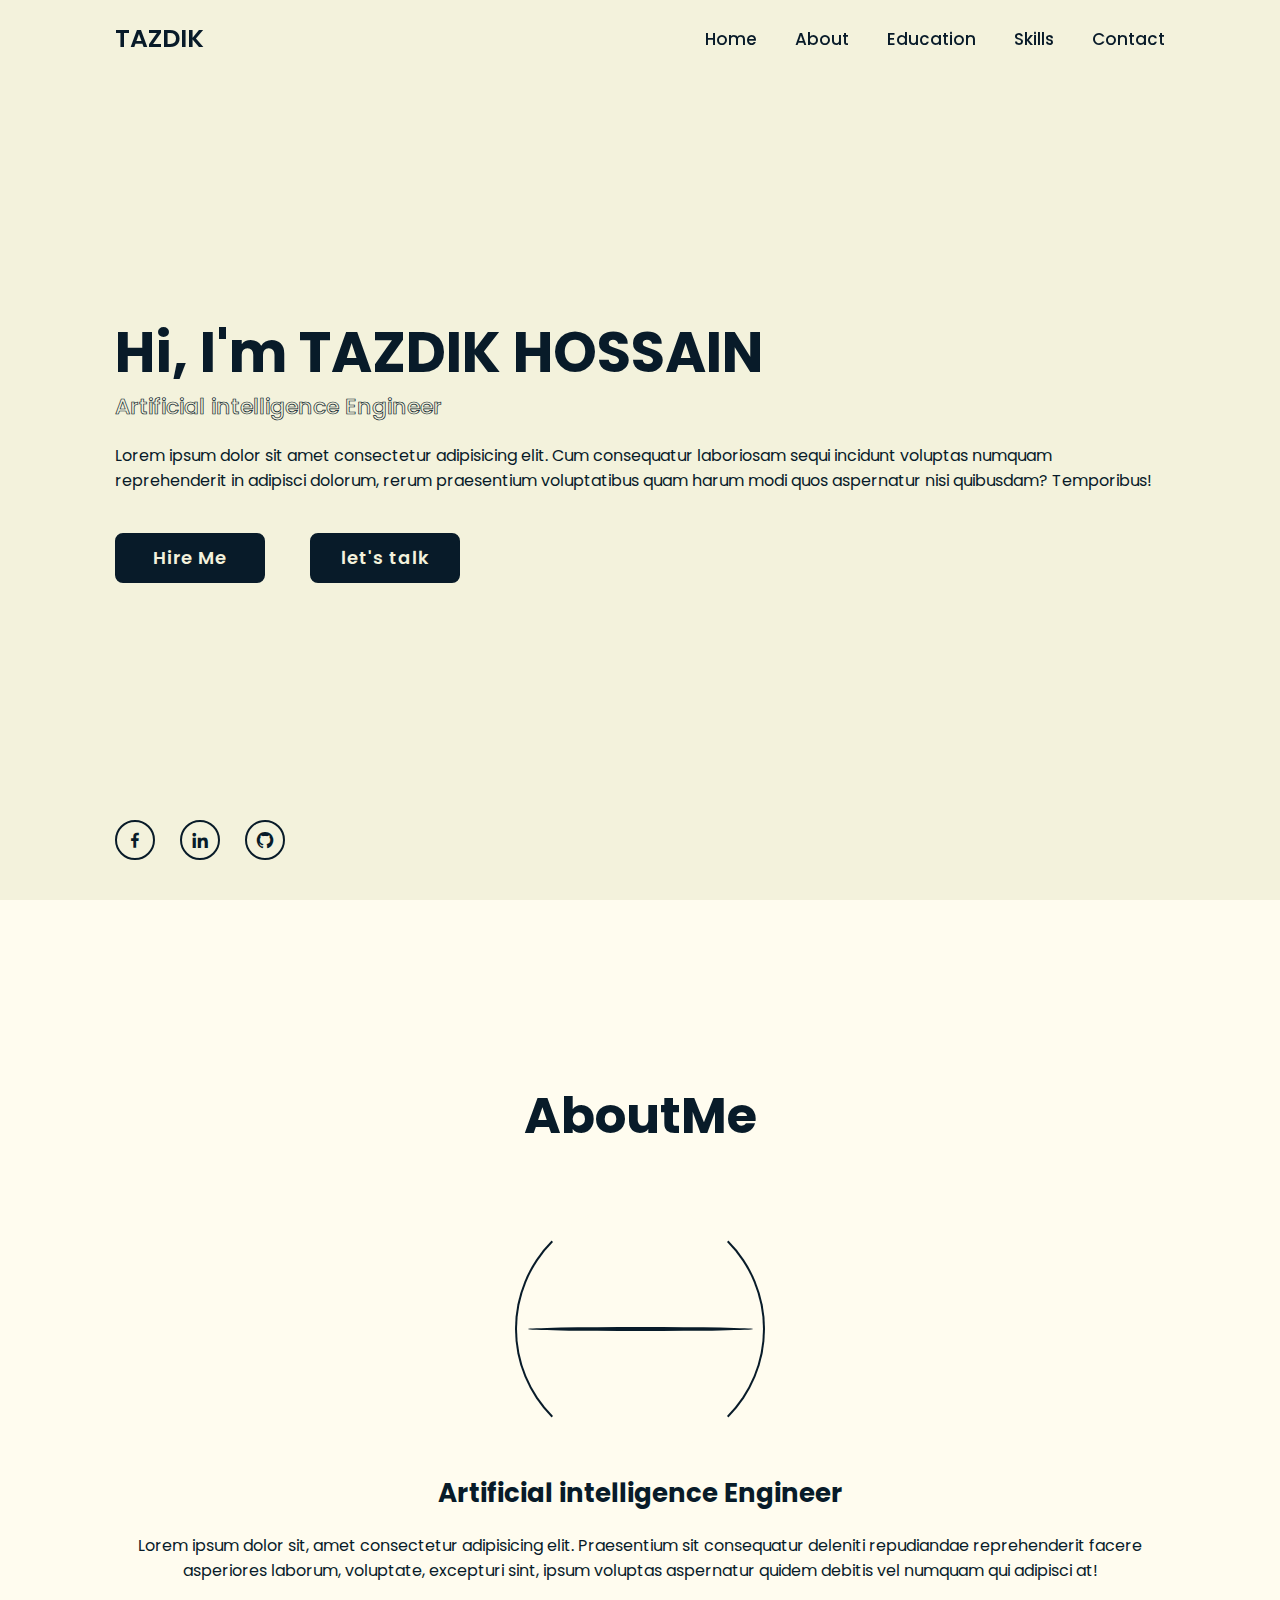
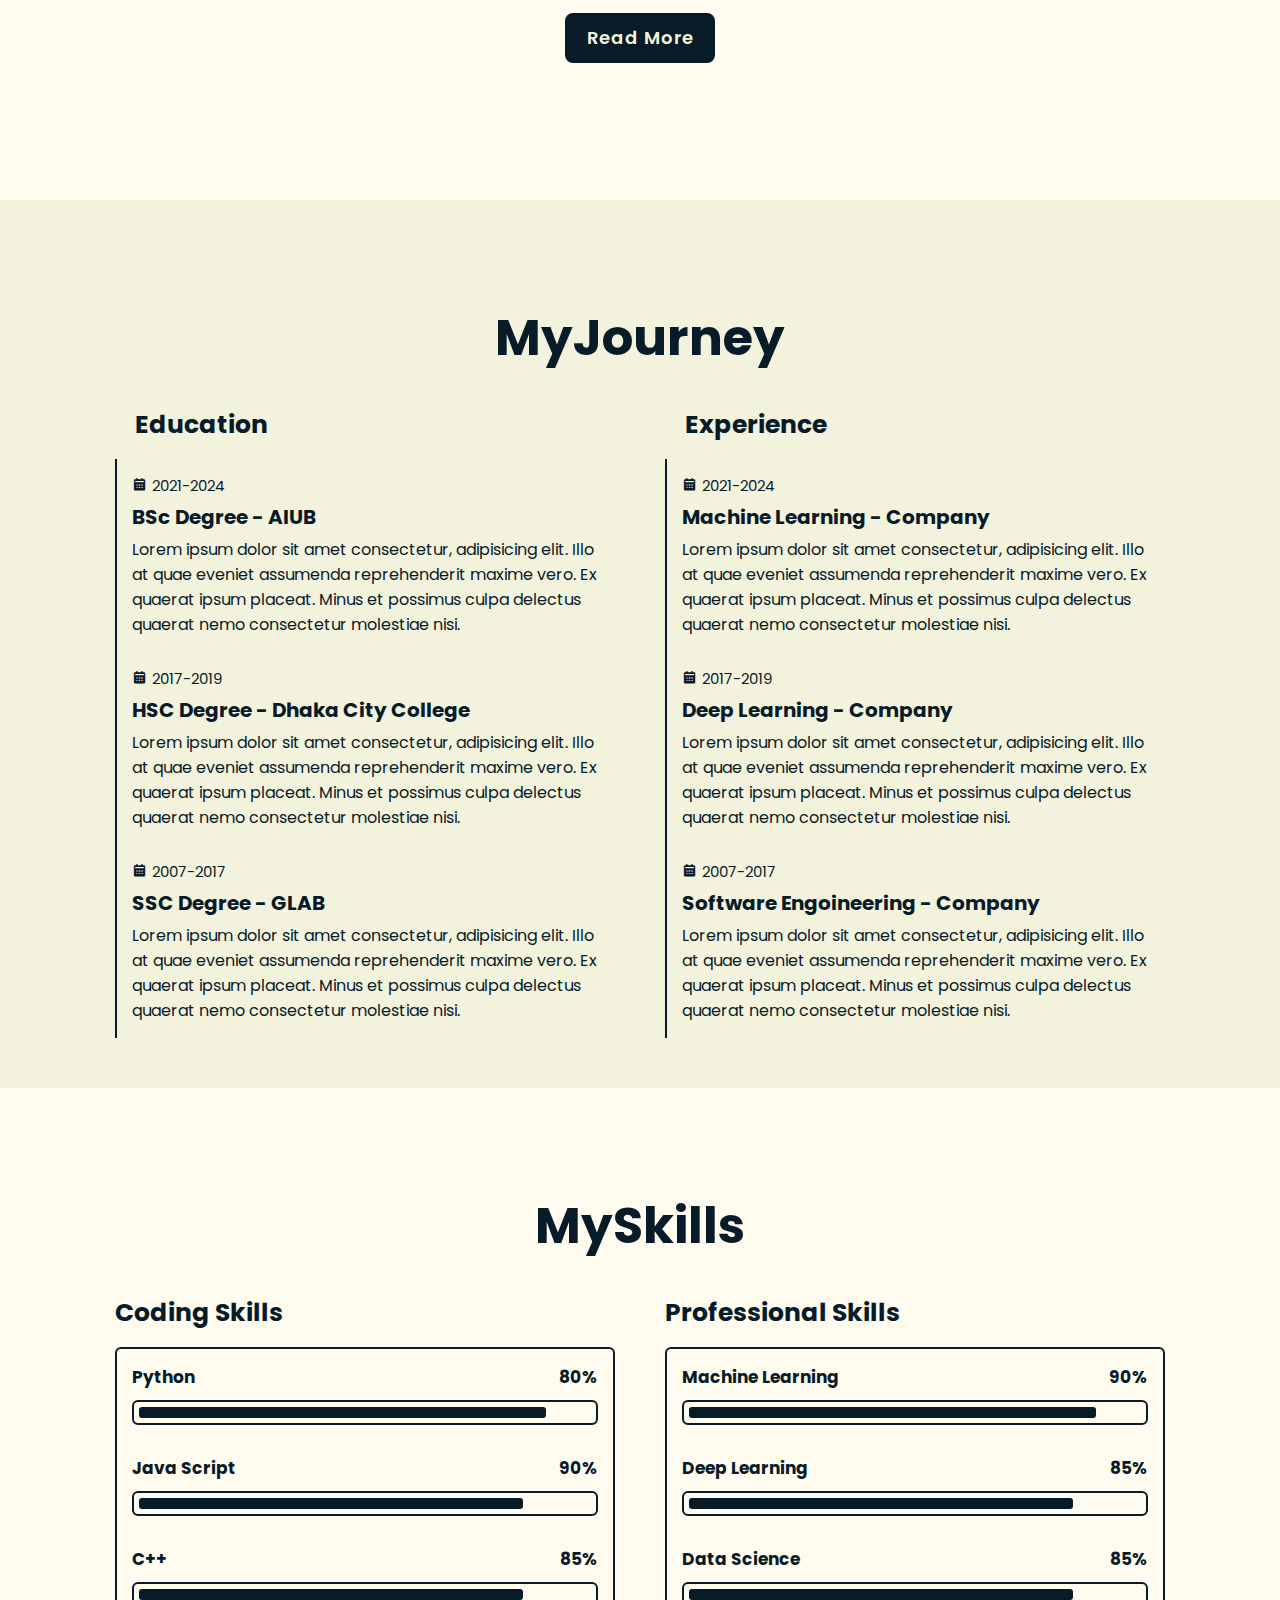
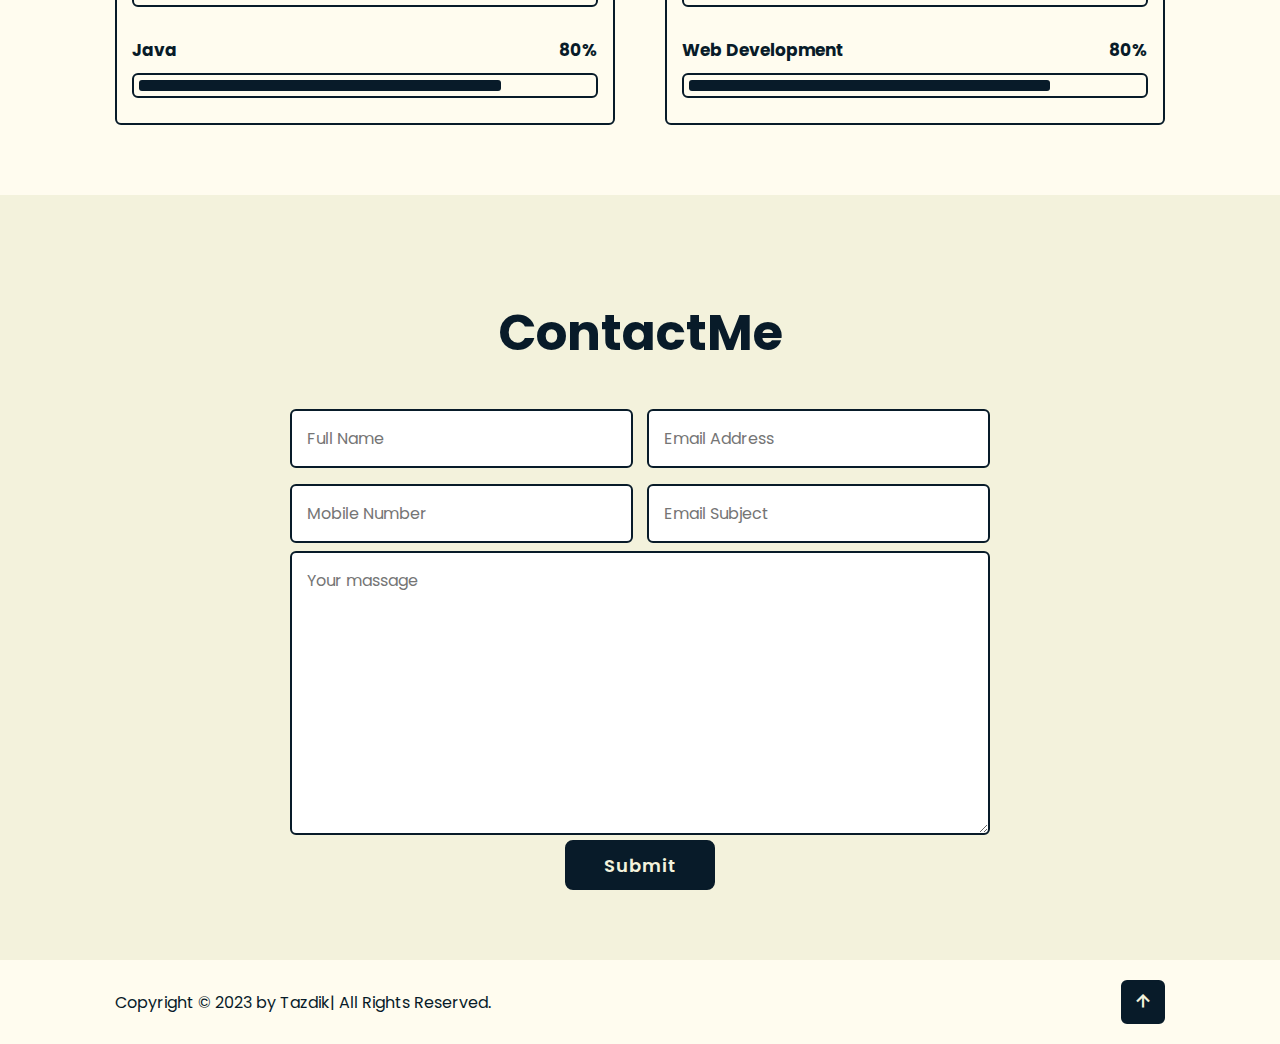
==== index.html @ a2e527eb "Add files via upload" ====
<!DOCTYPE html>
<html lang="en">
<head>
    <meta charset="UTF-8">
    <meta name="viewport" content="width=device-width, initial-scale=1.0">
    <title>Tazdik Portfolio</title>
    <link rel = "stylesheet" href ="style.css">

    <!-- Box Icons-->
    <link href='https://unpkg.com/boxicons@2.1.4/css/boxicons.min.css' rel='stylesheet'>
</head>
<body>
    <!-- Header Design-->
    <header class = "header">
        <a href="#" class="logo">TAZDIK</a>

        <div class="bx bx-menu" id="menu-icon"></div>

        <nav class="navbar">
            <a href="#home" class="active">Home</a>
            <a href="#about">About</a>
            <a href="#education">Education</a>
            <a href="#skills">Skills</a>
            <a href="#contact">Contact</a>

            <span class="active-nav"></span>
        </nav>
    </header>

    <!--Home section design-->

    <section class="home" id="home">
        <div class="home-content">
            <h1>Hi, I'm <span> TAZDIK HOSSAIN</span></h1>
            <div class="text-animate">
                <h3>Artificial intelligence Engineer</h3>
            </div>
            <p>Lorem ipsum dolor sit amet consectetur adipisicing elit. Cum consequatur laboriosam sequi incidunt voluptas numquam reprehenderit in adipisci dolorum, rerum praesentium voluptatibus quam harum modi quos aspernatur nisi quibusdam? Temporibus!

            </p>

            <div class ="btn-box">
              <a href="#" class="btn">Hire Me</a>
              <a herf="#" class="btn">let's talk</a>
            </div>
        </div>
          
        <div class="home-sci">
            <a href="https://www.facebook.com/tazdik.hossain/"><i class='bx bxl-facebook'></i></a>
            <a href="https://www.linkedin.com/in/tazdik-hossain-5b0176278/"><i class='bx bxl-linkedin' ></i></a>
            <a href="https://github.com/tazdikhossain"><i class='bx bxl-github' ></i></a>
        </div>
        
    </section>

    <!--About Section Design-->

    <section class="about" id="about">
         <h2 class="heading">About<span>Me</span></h2>
         
         <div class="about-img">
            <img src="images/Untitled-4 copy.jpg " alt="">
            <span class="circle-spin"></span>
         </div>

         <div class="about-content">
            <h3>Artificial intelligence Engineer</h3>
            <p>Lorem ipsum dolor sit, amet consectetur adipisicing elit. Praesentium sit consequatur deleniti repudiandae reprehenderit facere asperiores laborum, voluptate, excepturi sint, ipsum voluptas aspernatur quidem debitis vel numquam qui adipisci at!

            </p>
            <div class="btn-box btns">
                <a href="#" class="btn">Read More</a>
            </div>
         </div>
    </section>

    <!-- Education section design-->

    <section class="education" id="education">
        <h2 class="heading">My<span>Journey</span></h2>

        <div class="education-row">
            <div class="education-column">
                <h3 class="title">Education</h3>

                <div class="education-box">
                    <div class="education-content">
                        <div class="content">
                            <div class="year"><i class='bx bxs-calendar' ></i>2021-2024</div>
                            <h3>BSc Degree - AIUB</h3>
                            <p>Lorem ipsum dolor sit amet consectetur, adipisicing elit. Illo at quae eveniet assumenda reprehenderit maxime vero. Ex quaerat ipsum placeat. Minus et possimus culpa delectus quaerat nemo consectetur molestiae nisi.

                            </p>
                        </div>
                    </div>

                    <div class="education-content">
                        <div class="content">
                            <div class="year"><i class='bx bxs-calendar' ></i>2017-2019</div>
                            <h3>HSC Degree - Dhaka City College</h3>
                            <p>Lorem ipsum dolor sit amet consectetur, adipisicing elit. Illo at quae eveniet assumenda reprehenderit maxime vero. Ex quaerat ipsum placeat. Minus et possimus culpa delectus quaerat nemo consectetur molestiae nisi.

                            </p>
                        </div>
                    </div>

                    <div class="education-content">
                        <div class="content">
                            <div class="year"><i class='bx bxs-calendar' ></i>2007-2017</div>
                            <h3>SSC Degree - GLAB</h3>
                            <p>Lorem ipsum dolor sit amet consectetur, adipisicing elit. Illo at quae eveniet assumenda reprehenderit maxime vero. Ex quaerat ipsum placeat. Minus et possimus culpa delectus quaerat nemo consectetur molestiae nisi.

                            </p>
                        </div>
                    </div>


                </div>
            </div>

            <div class="education-column">
                <h3 class="title">Experience</h3>

                <div class="education-box">
                    <div class="education-content">
                        <div class="content">
                            <div class="year"><i class='bx bxs-calendar' ></i>2021-2024</div>
                            <h3>Machine Learning - Company</h3>
                            <p>Lorem ipsum dolor sit amet consectetur, adipisicing elit. Illo at quae eveniet assumenda reprehenderit maxime vero. Ex quaerat ipsum placeat. Minus et possimus culpa delectus quaerat nemo consectetur molestiae nisi.

                            </p>
                        </div>
                    </div>

                    <div class="education-content">
                        <div class="content">
                            <div class="year"><i class='bx bxs-calendar' ></i>2017-2019</div>
                            <h3>Deep Learning - Company </h3>
                            <p>Lorem ipsum dolor sit amet consectetur, adipisicing elit. Illo at quae eveniet assumenda reprehenderit maxime vero. Ex quaerat ipsum placeat. Minus et possimus culpa delectus quaerat nemo consectetur molestiae nisi.

                            </p>
                        </div>
                    </div>

                    <div class="education-content">
                        <div class="content">
                            <div class="year"><i class='bx bxs-calendar' ></i>2007-2017</div>
                            <h3>Software Engoineering - Company </h3>
                            <p>Lorem ipsum dolor sit amet consectetur, adipisicing elit. Illo at quae eveniet assumenda reprehenderit maxime vero. Ex quaerat ipsum placeat. Minus et possimus culpa delectus quaerat nemo consectetur molestiae nisi.

                            </p>
                        </div>
                    </div>


                </div>
            </div>
            
        </div>
    </section>

    <!-- Skills Section Design-->

    <section class="skills" id="skills">
        <h2 class="heading">My<span>Skills</span></h2>

        <div class="skills-row">
            <div class="skills-column">
                <h3 class="title">Coding Skills</h3>

                <div class="skills-box">
                    <div class="skills-content">
                        <div class="progress">
                            <h3>Python<span>80%</span></h3>
                            <div class="bar"><span></span></div>
                        </div>
                        
                        <div class="progress">
                            <h3>Java Script<span>90%</span></h3>
                            <div class="bar"><span></span></div>
                        </div>

                        <div class="progress">
                            <h3>C++<span>85%</span></h3>
                            <div class="bar"><span></span></div>
                        </div>

                        <div class="progress">
                            <h3>Java<span>80%</span></h3>
                            <div class="bar"><span></span></div>
                        </div>

                    </div>
                </div>
            </div>

            <div class="skills-column">
                <h3 class="title">Professional Skills </h3>

                <div class="skills-box">
                    <div class="skills-content">
                        <div class="progress">
                            <h3>Machine Learning<span>90%</span></h3>
                            <div class="bar"><span></span></div>
                        </div>
                        
                        <div class="progress">
                            <h3>Deep Learning<span>85%</span></h3>
                            <div class="bar"><span></span></div>
                        </div>

                        <div class="progress">
                            <h3>Data Science<span>85%</span></h3>
                            <div class="bar"><span></span></div>
                        </div>

                        <div class="progress">
                            <h3>Web Development<span>80%</span></h3>
                            <div class="bar"><span></span></div>
                        </div>

                    </div>
                </div>
            </div>

        </div>
    </section>

    <!-- Contact Section Design-->

    <section class="contact" id="contact">
        <h2 class="heading">Contact<span>Me</span></h2>
        
        <form action="#">

            <div class="input-box">

                <div class="input-field">
                    <input type="text" placeholder="Full Name" required>
                    <span class="focus"></span>
                </div>
                <div class="input-field">
                    <input type="text" placeholder="Email Address" required>
                    <span class="focus"></span>
                </div>
            </div>

            <div class="input-box">

                <div class="input-field">
                    <input type="number" placeholder="Mobile Number" required>
                    <span class="focus"></span>
                </div>
                <div class="input-field">
                    <input type="text" placeholder="Email Subject" required>
                    <span class="focus"></span>
                </div>
            </div>
           
            <div class="textarea-field">
                <textarea name="" id="" cols="30" rows="10" placeholder="Your massage" required></textarea>
                <span class="'focus"></span>
            </div>

            <div class="btn-box btns">
                <button type="submit" class="btn">Submit</button>
            </div>

        </form>


    </section>


    <!-- Footer Design-->

    <footer class="footer">
        <div class="footer-text">
            <p>Copyright &copy; 2023 by Tazdik| All Rights Reserved.</p>
        </div>

        <div class="footer-iconTop">
            <a href="#"><i class='bx bx-up-arrow-alt'></i></a>
        </div>
        
    </footer>
    
    
    <script src="script.js"></script>
</body>
</html>
---- style.css ----
@import url('https://fonts.googleapis.com/css2?family=Poppins:wght@300;400;500;600;700;800;900&display=swap');

*{
    margin: 0;
    padding: 0;
    box-sizing: border-box;
    text-decoration: none;
    border: none;
    outline: none;
    scroll-behavior: smooth;
    font-family: 'Poppins', sans-serif;
}

:root{
    --bg-color:#F3F2DC;
    --second-bg-color: #FFFCEF;
    --text-color:#081b29;
    --main-color:#081b29;
}

html{
    font-size: 62.5%;
    overflow-x: hidden;
}

body{
    background: var(--bg-color);
    color:var(--text-color)
}

.header{
    position: fixed;
    top: 0;
    left: 0;
    width: 100%;
    padding: 2rem 9%;
    background:transparent;
    display: flex;
    justify-content: space-between;
    align-items: center;
    z-index: 100;
    transition: .3s;
}

.header.sticky{
    background: var(--bg-color);
}

.logo{
    font-size: 2.5rem;
    color: var(--text-color);
    font-weight: 600;
}


.navbar a{
    font-size: 1.7rem;
    color: var(--text-color);
    font-weight: 500;
    margin-left: 3.5rem;
    transition: .3s;
}

.navbar a:hover,
.navbar a.active{
    color:var(--main-color);
}

#menu-icon{
    font-size: 3.6rem;
    color: var(--text-color);
    cursor: pointer;
    display: none;
}

section{
    min-height: 100vh;
    padding: 10rem 9% 2rem;

}

.home{
    display: flex;
    align-items: center;
    padding: 0 9%;
    
}

.home-content{
    max-width: 60 rem;
}

.home-content h1{
    font-size: 5.6rem;
    font-weight: 700;
    line-height: 1.3;
}

.home-content .text-animate{
    position: relative;
    width: 32.8rem;
}

.home-content .text-animate h3{
    font-size: 2.2rem;
    font-weight: 500;
    color: transparent;
    -webkit-text-stroke: .7px var(--main-color);
}

.home-content p{
    font-size: 1.6rem;
    margin: 2rem 0 4rem;
}

.btn-box{
    position: relative;
    display: flex;
    justify-content: space-between;
    width: 34.5rem;
    height: 5rem;
}

.btn-box .btn{
    position: relative;
    display: inline-flex;
    justify-content: center;
    align-items: center;
    width: 15rem;
    height: 100%;
    background: var(--main-color);
    border: .2rem solid var(--main-color);
    border-radius: .8rem;
    font-size: 1.8rem;
    font-weight: 600;
    letter-spacing: .1rem;
    color: var(--bg-color);
    z-index: 1;
    overflow: hidden;
   
}

.btn-box .btn::before{
    content: '';
    position: absolute;
    top: 0;
    left: 0;
    width: 0;
    height: 100%;
    background: var(--bg-color);
    z-index: -1;
    transition: .5s;
}

.btn-box .btn:hover::before{
     width: 100%;
}

.home-sci{
    position: absolute;
    bottom: 4rem;
    width: 170px;
    display: flex;
    justify-content: space-between;
}

.home-sci a{
    position: relative;
    display: inline-flex;
    justify-content: center;
    align-items: center;
    width: 40px;
    height: 40px;
    background: transparent;
    border: .2rem solid var(--main-color);
    border-radius: 50%;
    font-size: 20px;
    color: var(--main-color);
    z-index: 1;
    overflow: hidden;
    transition: .5s;
}

.home-sci a:hover{
    color: var(--bg-color);
}

.home-sci a::before{
    content: '';
    position: absolute;
    top: 0;
    left: 0;
    width: 0;
    height: 100%;
    background:var(--main-color);
    z-index: -1;
    transition: .5s;
}

.home-sci a:hover::before{
    width: 100%;
}

.about{
    display: flex;
    justify-content: center;
    align-items: center;
    flex-direction: column;
    gap: 2rem;
    background-color: var(--second-bg-color);
    padding-bottom: 6rem;
}

.heading{
    font-size: 5rem;
    margin-bottom: 3rem;
    text-align: center;
}

span{
    color: var(--main-color);
}

.about-img{
    position: relative;
    width: 25rem;
    height: 25rem;
    border-radius: 50%;
    display: flex;
    justify-content: center;
    align-items: center;
}

.about-img img{
    width: 90%;
    border-radius: 50%;
    border: .2rem solid var(--main-color);
}

.about-img .circle-spin{
    position: absolute;
    top: 50%;
    left: 50%;
    transform: translate(-50%, -50%) rotate(0);
    width: 100%;
    height: 100%;
    border-radius: 50%;
    border-top: .2rem solid var(--second-bg-color);
    border-bottom: .2rem solid var(--second-bg-color);
    border-left: .2rem solid var(--main-color);
    border-right: .2rem solid var(--main-color);
}

.about-content{
    text-align: center;
}

.about-content h3{
    font-size: 2.6rem;
}

.about-content p{
    font-size: 1.6rem;
    margin:2rem 0 3rem;
}

.btn-box.btns{
    display: inline-block;
    width: 15rem;
}

.btn-box.btns a::before{
    background: var(--second-bg-color);
}


.education{
    display: flex;
    justify-content: center;
    align-items: center;
    flex-direction: column;
    min-height: auto;
    padding-bottom: 5rem;
}

.education .education-row{
    display: flex;
    flex-wrap: wrap;
    gap:5rem;
}

.education-row .education-column{
    flex: 1 1 40rem;
}


.education-column .title{
    font-size: 2.5rem;
    margin: 0 0 1.5rem 2rem;

}

.education-column .education-box{
    border-left: .2rem solid var(--main-color);
}

.education-box .education-content{
    position: relative;
    padding-left: 2 rem;
}

.education-content .content{
    position: relative;
    padding: 1.5rem;
    background: .2rem solid var(--main-color);
    border-radius: .6rem;
    margin-bottom: 2rem';
}

.education-content .content .year{
    font-size: 1.5rem;
    color: var(--main-color);
    padding-bottom: .5rem;
}

.education-content .content .year i{
    padding-right: .5rem;
}

.education-content .content h3{
    font-size: 2rem;
}


.education-content .content p{
    font-size: 1.6rem;
    padding-top: .5rem;
}


.skills{
    min-height: auto;
    padding-bottom: 7rem;
    background: var(--second-bg-color);
}

.skills .skills-row{
    display: flex;
    flex-wrap: wrap;
    gap: 5rem;
}

.skills-row .skills-column{
    flex: 1 1 40rem;
}

.skills-column .title{
    font-size: 2.5rem;
    margin: 0 0 1.5rem;
}


.skills-box .skills-content{
    position: relative;
    border: .2rem solid var(--main-color);
    border-radius: .6rem;
    padding: .5rem 1.5rem;
}

.skills-content .progress{
    padding: 1rem 0;
}

.skills-content .progress h3{
    font-size: 1.7rem;
    display: flex;
    justify-content: space-between;
}

.skills-content .progress h3 span{
    color: var(--text-color);
}

.skills-content .progress .bar{
    height: 2.5rem;
    border-radius: .6rem;
    border: .2rem solid var(--main-color);
    padding: .5rem;
    margin: 1rem 0;
}

.skills-content .progress .bar span{
    display:block;
    height: 100%;
    border-radius: .3rem;
    background: var(--main-color);
}


.skills-column:nth-child(1) .skills-content .progress:nth-child(1) .bar span{
    width:90%;
}

.skills-column:nth-child(1) .skills-content .progress:nth-child(2) .bar span{
    width:85%;
}

.skills-column:nth-child(1) .skills-content .progress:nth-child(3) .bar span{
    width:85%;
}

.skills-column:nth-child(1) .skills-content .progress:nth-child(4) .bar span{
    width:80%;
}


.skills-column:nth-child(2) .skills-content .progress:nth-child(1) .bar span{
    width:90%;
}

.skills-column:nth-child(2) .skills-content .progress:nth-child(2) .bar span{
    width:85%;
}

.skills-column:nth-child(2) .skills-content .progress:nth-child(3) .bar span{
    width:85%;
}

.skills-column:nth-child(2) .skills-content .progress:nth-child(4) .bar span{
    width:80%;
}



.contact{
    min-height: auto;
    padding-bottom: 7rem;
}

.contact form{
    max-width: 70rem;
    margin: 0 auto;
    text-align: center;
}

.contact form .input-box{
    position: relative;
    display: flex;
    justify-content:space-between;
    flex-wrap: wrap;
}

.contact form .input-box .input-field{
    position: relative;
    width: 49%;
    margin: .8rem 0;
}

.contact form .input-box .input-field input,
.contact form .textarea-field textarea{
    width: 100%;
    height: 100%;
    padding: 1.5rem;
    font-size: 1.6rem;
    color: var(--text-color);
    border: transparent;
    border-radius: .6rem;
    border: .2rem solid var(--main-color);
}

.footer{
    display: flex;
    justify-content: space-between;
    align-items: center;
    flex-wrap: wrap;
    padding: 2rem 9%;
    background: var(--second-bg-color);

}

.footer-text p{
    font-size: 1.6rem;
}

.footer-iconTop a{
    position: relative;
    display: inline-flex;
    justify-content: center;
    align-items: center;
    padding: .8rem;
    background: var(--main-color);
    border: .2rem solid var(--main-color);
    border-radius: .6rem;
}

.footer-iconTop a i{
    font-size: 2.4rem;
    color:var(--bg-color);
}






/* Break Points */

@media (max-width:1200px){
    html{
        font-size: 55%;
    }
}


@madia (max-width:991px)
{
    .header{
        padding: 2rem 4%;
    }

    section{
        padding: 10rem 4% 2rem;
    }

    .home{
        padding: 0 4%;
    }

    .footer{
        padding:2rem 4%
    }
}


@media (max-width: 768px){
    .header{
        background: var(--bg-color);
    }

    #menu-icon{
        display:block;
    }

    .navbar{
        position: absolute;
        top: 100%;
        left: -100%;
        width: 100%;
        padding: 1rem 4%;
        background: var(--bg-color);
        box-shadow: 0 .5rem 1rem rgba(0,0,0,.2);
        transition: .25s ease;
        transition-delay: .25s;
    }

    .navbar.active{
        left: 0;
        transition-delay: 0s;
    }

    
    .nav.active .active-nav{
        left:0;
        transition-delay: .25s;
    }


    .navbar a {
        display:block;
        font-size: 2rem;
        margin: 3rem 0;
        transform: translateX(-20rem);
        transition: .25s ease;
        transition-delay: 0s;
    }

    .navbar.active a{
        transform: translateX(0);
        transition-delay: .25s;
    }
}
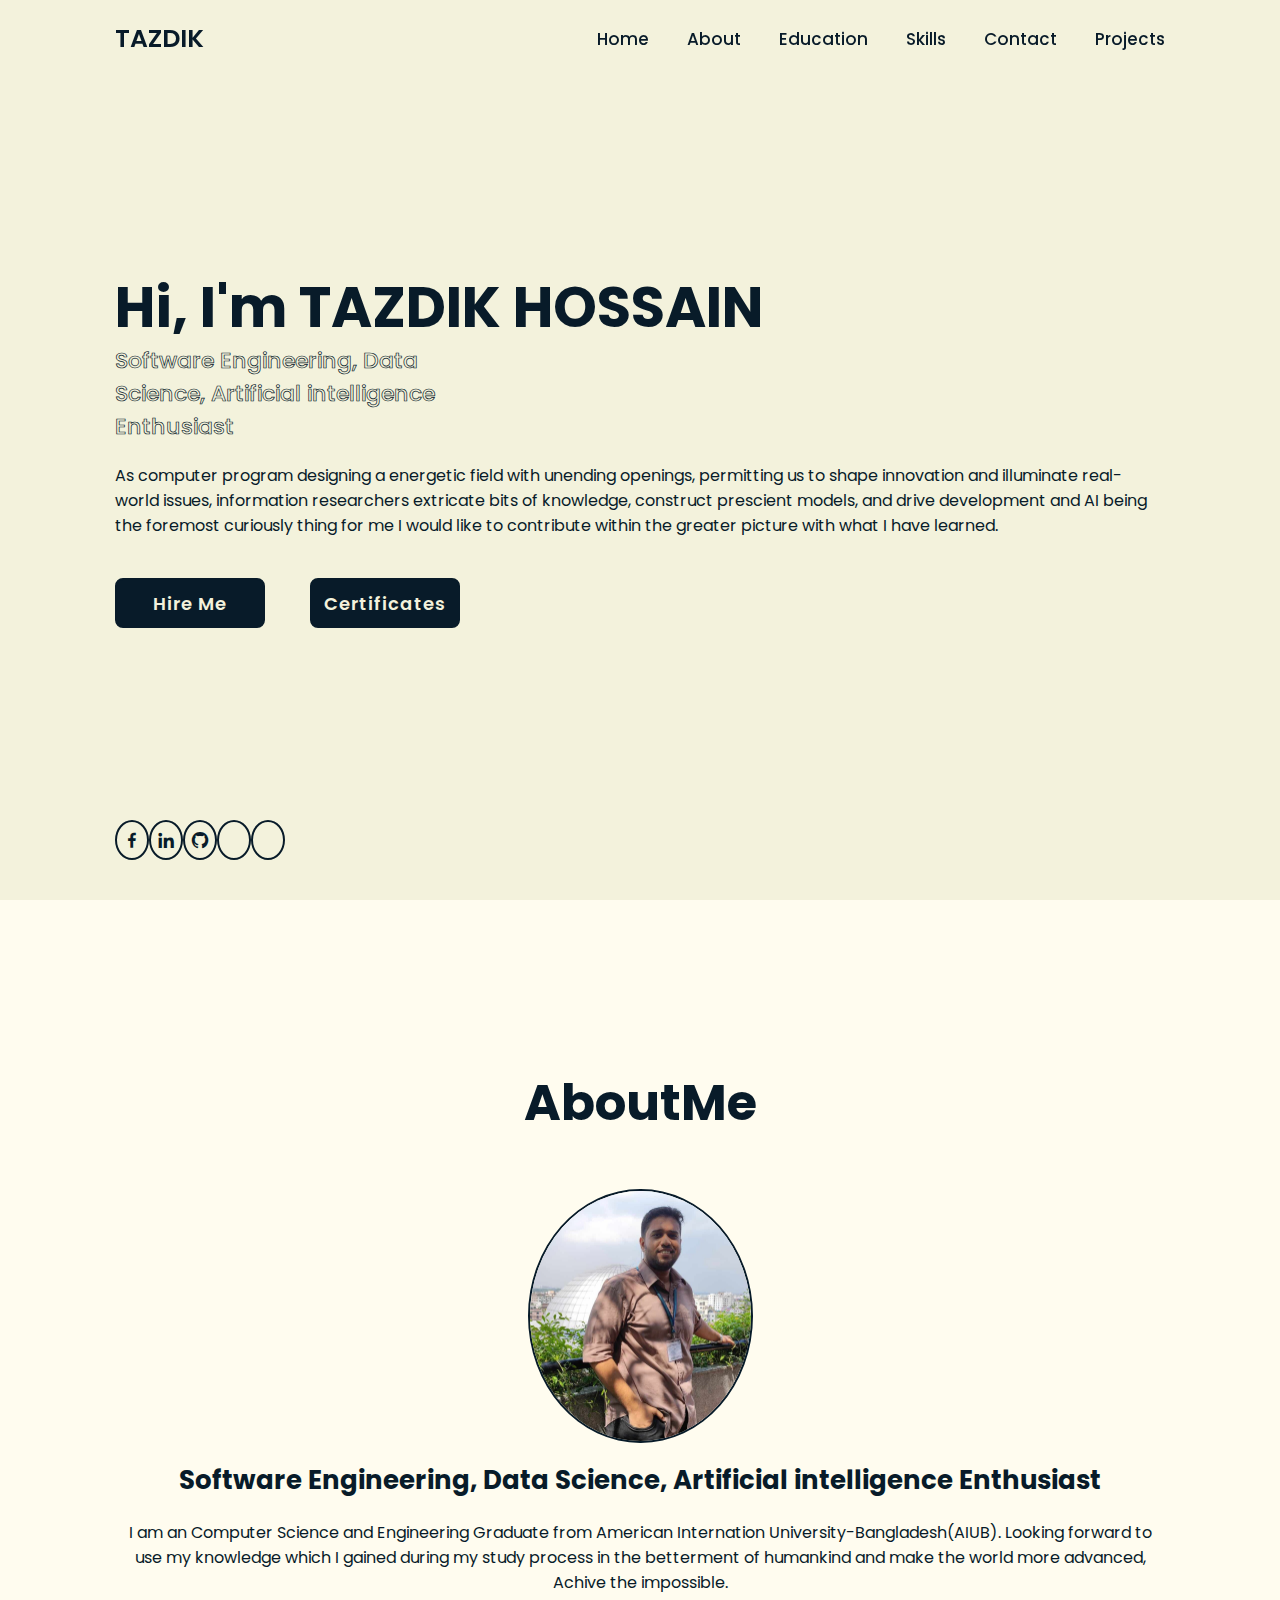
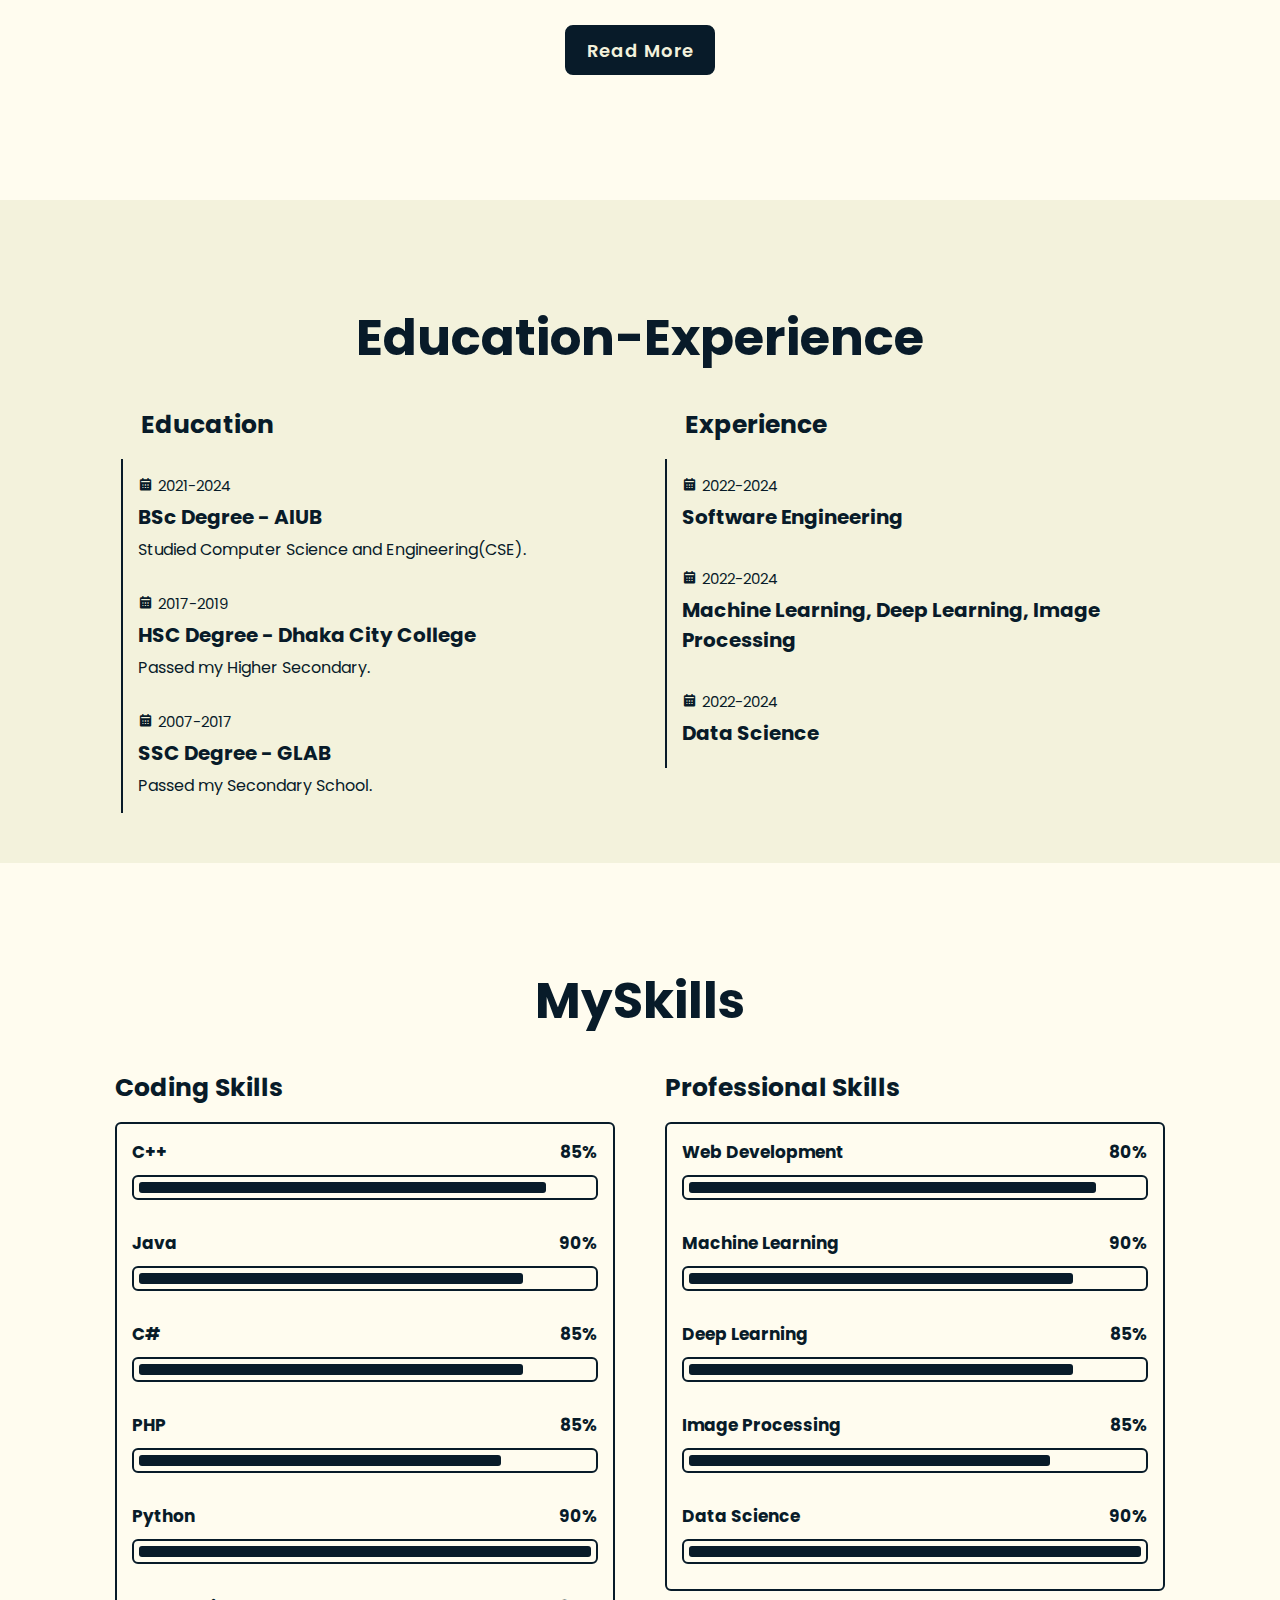
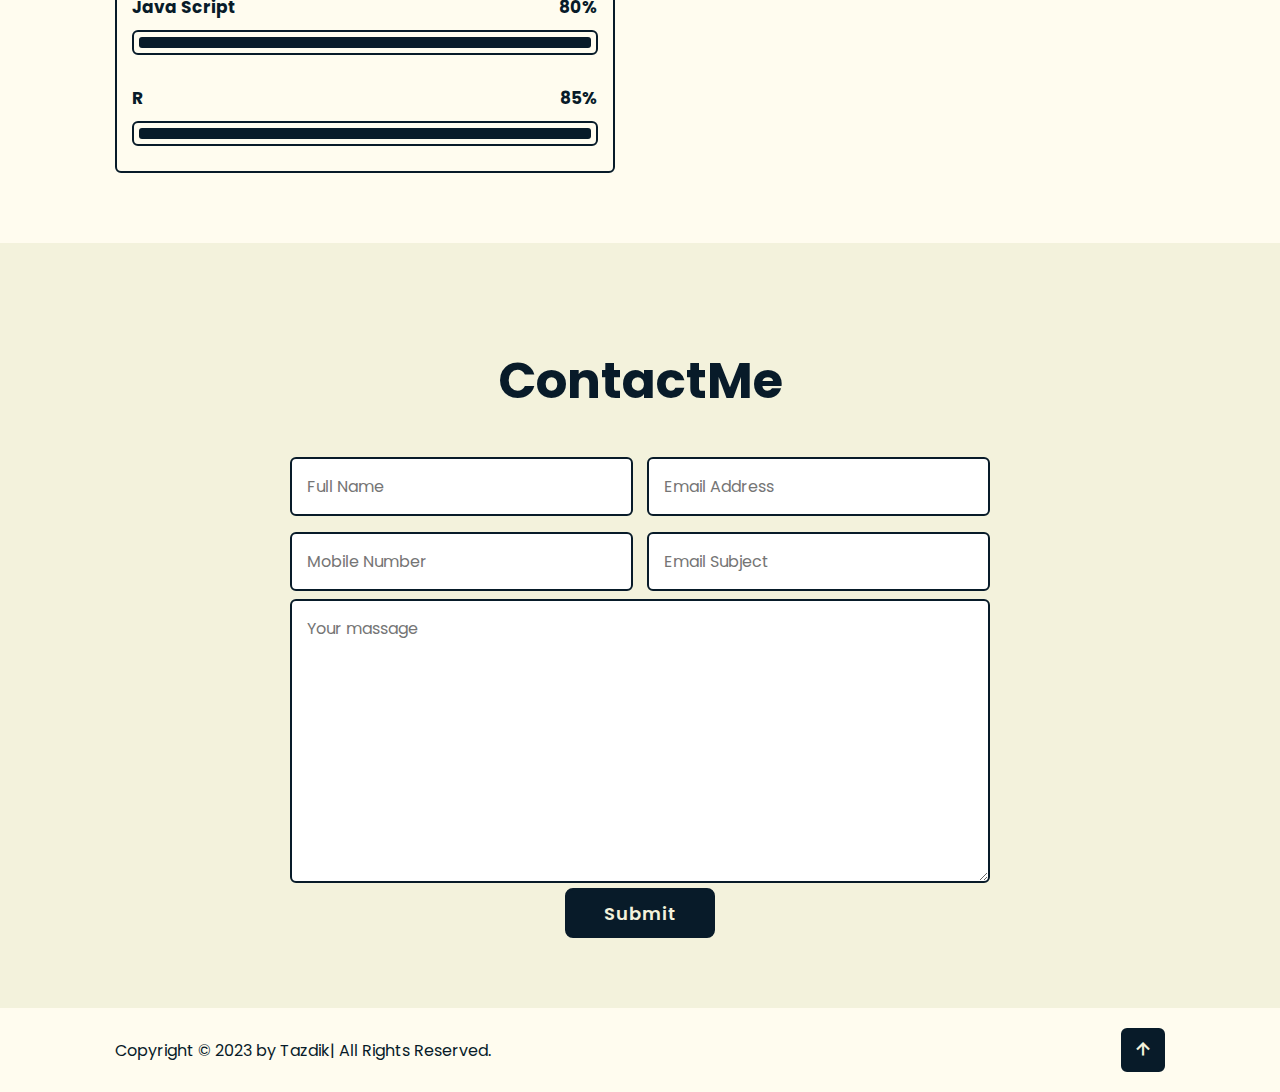
==== commit 48b0e34a: "Add files via upload" ====
--- a/index.html
+++ b/index.html
@@ -1,5 +1,6 @@
 <!DOCTYPE html>
 <html lang="en">
+
 <head>
     <meta charset="UTF-8">
     <meta name="viewport" content="width=device-width, initial-scale=1.0">
@@ -9,7 +10,9 @@
     <!-- Box Icons-->
     <link href='https://unpkg.com/boxicons@2.1.4/css/boxicons.min.css' rel='stylesheet'>
 </head>
+
 <body>
+
     <!-- Header Design-->
     <header class = "header">
         <a href="#" class="logo">TAZDIK</a>
@@ -22,74 +25,97 @@
             <a href="#education">Education</a>
             <a href="#skills">Skills</a>
             <a href="#contact">Contact</a>
+            <a href="https://github.com/tazdikhossain">Projects</a>
 
             <span class="active-nav"></span>
         </nav>
+
     </header>
 
+
     <!--Home section design-->
-
     <section class="home" id="home">
         <div class="home-content">
+
             <h1>Hi, I'm <span> TAZDIK HOSSAIN</span></h1>
+
             <div class="text-animate">
-                <h3>Artificial intelligence Engineer</h3>
-            </div>
-            <p>Lorem ipsum dolor sit amet consectetur adipisicing elit. Cum consequatur laboriosam sequi incidunt voluptas numquam reprehenderit in adipisci dolorum, rerum praesentium voluptatibus quam harum modi quos aspernatur nisi quibusdam? Temporibus!
-
+                <h3>Software Engineering, Data Science, Artificial intelligence Enthusiast</h3>
+            </div>
+
+            <p>
+                As computer program designing a energetic field with unending openings, permitting us to shape innovation and illuminate real-world issues, information researchers extricate bits of knowledge, construct prescient models, and drive development and AI being the foremost curiously thing for me I would like to contribute within the greater picture with what I have learned. 
             </p>
 
             <div class ="btn-box">
-              <a href="#" class="btn">Hire Me</a>
-              <a herf="#" class="btn">let's talk</a>
-            </div>
+              <a href="CV.html" class="btn">Hire Me</a>
+              <a href="Certificates.html" class="btn">Certificates</a>
+            </div>
+
         </div>
           
+
+
         <div class="home-sci">
+
             <a href="https://www.facebook.com/tazdik.hossain/"><i class='bx bxl-facebook'></i></a>
-            <a href="https://www.linkedin.com/in/tazdik-hossain-5b0176278/"><i class='bx bxl-linkedin' ></i></a>
+            <a href="https://www.linkedin.com/in/tazdik-hossain-5b0176278/"><i class='bx bxl-linkedin' ></i></a> 
             <a href="https://github.com/tazdikhossain"><i class='bx bxl-github' ></i></a>
+            <a href="https://codeforces.com/profile/TAZDIK_HOSSAIN"><i class='simple-icons--codeforces'></i></a>
+            <a href="https://www.kaggle.com/tazdikhossain"><i class="fab fa-kaggle"></i></a>
+            
         </div>
         
     </section>
 
+
+
     <!--About Section Design-->
-
     <section class="about" id="about">
+
          <h2 class="heading">About<span>Me</span></h2>
          
          <div class="about-img">
-            <img src="images/Untitled-4 copy.jpg " alt="">
-            <span class="circle-spin"></span>
+            <img src="1.jpg" alt="">
+            <!-- <span class="circle-spin"></span> -->
          </div>
 
          <div class="about-content">
-            <h3>Artificial intelligence Engineer</h3>
-            <p>Lorem ipsum dolor sit, amet consectetur adipisicing elit. Praesentium sit consequatur deleniti repudiandae reprehenderit facere asperiores laborum, voluptate, excepturi sint, ipsum voluptas aspernatur quidem debitis vel numquam qui adipisci at!
-
+
+            <h3>Software Engineering, Data Science, Artificial intelligence Enthusiast</h3>
+
+            <p>
+                I am an Computer Science and Engineering Graduate from American Internation University-Bangladesh(AIUB). Looking forward to use my knowledge which I gained during my study process in the betterment of humankind and make the world more advanced, Achive the impossible.
             </p>
+
             <div class="btn-box btns">
                 <a href="#" class="btn">Read More</a>
             </div>
+
          </div>
-    </section>
+
+    </section>
+
+
 
     <!-- Education section design-->
-
     <section class="education" id="education">
-        <h2 class="heading">My<span>Journey</span></h2>
+
+        <h2 class="heading">Education<span>-Experience</span></h2>
 
         <div class="education-row">
             <div class="education-column">
+
                 <h3 class="title">Education</h3>
 
                 <div class="education-box">
                     <div class="education-content">
+
                         <div class="content">
                             <div class="year"><i class='bx bxs-calendar' ></i>2021-2024</div>
                             <h3>BSc Degree - AIUB</h3>
-                            <p>Lorem ipsum dolor sit amet consectetur, adipisicing elit. Illo at quae eveniet assumenda reprehenderit maxime vero. Ex quaerat ipsum placeat. Minus et possimus culpa delectus quaerat nemo consectetur molestiae nisi.
-
+                            <p>
+                                Studied Computer Science and Engineering(CSE).
                             </p>
                         </div>
                     </div>
@@ -98,8 +124,8 @@
                         <div class="content">
                             <div class="year"><i class='bx bxs-calendar' ></i>2017-2019</div>
                             <h3>HSC Degree - Dhaka City College</h3>
-                            <p>Lorem ipsum dolor sit amet consectetur, adipisicing elit. Illo at quae eveniet assumenda reprehenderit maxime vero. Ex quaerat ipsum placeat. Minus et possimus culpa delectus quaerat nemo consectetur molestiae nisi.
-
+                            <p>
+                                Passed my Higher Secondary.
                             </p>
                         </div>
                     </div>
@@ -108,15 +134,18 @@
                         <div class="content">
                             <div class="year"><i class='bx bxs-calendar' ></i>2007-2017</div>
                             <h3>SSC Degree - GLAB</h3>
-                            <p>Lorem ipsum dolor sit amet consectetur, adipisicing elit. Illo at quae eveniet assumenda reprehenderit maxime vero. Ex quaerat ipsum placeat. Minus et possimus culpa delectus quaerat nemo consectetur molestiae nisi.
-
-                            </p>
-                        </div>
-                    </div>
-
-
-                </div>
-            </div>
+                            <p>
+                                Passed my Secondary School.
+                            </p>
+                        </div>
+                    </div>
+
+
+                </div>
+            </div>
+
+
+
 
             <div class="education-column">
                 <h3 class="title">Experience</h3>
@@ -124,29 +153,29 @@
                 <div class="education-box">
                     <div class="education-content">
                         <div class="content">
-                            <div class="year"><i class='bx bxs-calendar' ></i>2021-2024</div>
-                            <h3>Machine Learning - Company</h3>
-                            <p>Lorem ipsum dolor sit amet consectetur, adipisicing elit. Illo at quae eveniet assumenda reprehenderit maxime vero. Ex quaerat ipsum placeat. Minus et possimus culpa delectus quaerat nemo consectetur molestiae nisi.
-
-                            </p>
-                        </div>
-                    </div>
-
-                    <div class="education-content">
-                        <div class="content">
-                            <div class="year"><i class='bx bxs-calendar' ></i>2017-2019</div>
-                            <h3>Deep Learning - Company </h3>
-                            <p>Lorem ipsum dolor sit amet consectetur, adipisicing elit. Illo at quae eveniet assumenda reprehenderit maxime vero. Ex quaerat ipsum placeat. Minus et possimus culpa delectus quaerat nemo consectetur molestiae nisi.
-
-                            </p>
-                        </div>
-                    </div>
-
-                    <div class="education-content">
-                        <div class="content">
-                            <div class="year"><i class='bx bxs-calendar' ></i>2007-2017</div>
-                            <h3>Software Engoineering - Company </h3>
-                            <p>Lorem ipsum dolor sit amet consectetur, adipisicing elit. Illo at quae eveniet assumenda reprehenderit maxime vero. Ex quaerat ipsum placeat. Minus et possimus culpa delectus quaerat nemo consectetur molestiae nisi.
+                            <div class="year"><i class='bx bxs-calendar' ></i>2022-2024</div>
+                            <h3>Software Engineering </h3>
+                            <p>
+
+                            </p>
+                        </div>
+                    </div>
+
+                    <div class="education-content">
+                        <div class="content">
+                            <div class="year"><i class='bx bxs-calendar' ></i>2022-2024</div>
+                            <h3>Machine Learning, Deep Learning, Image Processing </h3>
+                            <p>
+
+                            </p>
+                        </div>
+                    </div>
+
+                    <div class="education-content">
+                        <div class="content">
+                            <div class="year"><i class='bx bxs-calendar' ></i>2022-2024</div>
+                            <h3> Data Science</h3>
+                            <p>
 
                             </p>
                         </div>
@@ -157,48 +186,77 @@
             </div>
             
         </div>
-    </section>
+
+    </section>
+
+
+
 
     <!-- Skills Section Design-->
-
     <section class="skills" id="skills">
         <h2 class="heading">My<span>Skills</span></h2>
 
         <div class="skills-row">
             <div class="skills-column">
+
                 <h3 class="title">Coding Skills</h3>
 
                 <div class="skills-box">
                     <div class="skills-content">
-                        <div class="progress">
-                            <h3>Python<span>80%</span></h3>
+
+                        <div class="progress">
+                            <h3>C++<span>85%</span></h3>
+                            <div class="bar"><span></span></div>
+                        </div>
+
+                        <div class="progress">
+                            <h3>Java<span>90%</span></h3>
+                            <div class="bar"><span></span></div>
+                        </div>
+
+                        <div class="progress">
+                            <h3>C#<span>85%</span></h3>
+                            <div class="bar"><span></span></div>
+                        </div>
+
+                        <div class="progress">
+                            <h3>PHP<span>85%</span></h3>
+                            <div class="bar"><span></span></div>
+                        </div>
+
+                        <div class="progress">
+                            <h3>Python<span>90%</span></h3>
                             <div class="bar"><span></span></div>
                         </div>
                         
                         <div class="progress">
-                            <h3>Java Script<span>90%</span></h3>
-                            <div class="bar"><span></span></div>
-                        </div>
-
-                        <div class="progress">
-                            <h3>C++<span>85%</span></h3>
-                            <div class="bar"><span></span></div>
-                        </div>
-
-                        <div class="progress">
-                            <h3>Java<span>80%</span></h3>
-                            <div class="bar"><span></span></div>
-                        </div>
-
-                    </div>
-                </div>
-            </div>
+                            <h3>Java Script<span>80%</span></h3>
+                            <div class="bar"><span></span></div>
+                        </div>
+
+                        <div class="progress">
+                            <h3>R<span>85%</span></h3>
+                            <div class="bar"><span></span></div>
+                        </div>
+
+                    </div>
+                </div>
+            </div>
+
+
 
             <div class="skills-column">
                 <h3 class="title">Professional Skills </h3>
 
                 <div class="skills-box">
                     <div class="skills-content">
+
+
+                        <div class="progress">
+                            <h3>Web Development<span>80%</span></h3>
+                            <div class="bar"><span></span></div>
+                        </div>
+
                         <div class="progress">
                             <h3>Machine Learning<span>90%</span></h3>
                             <div class="bar"><span></span></div>
@@ -210,24 +268,27 @@
                         </div>
 
                         <div class="progress">
-                            <h3>Data Science<span>85%</span></h3>
-                            <div class="bar"><span></span></div>
-                        </div>
-
-                        <div class="progress">
-                            <h3>Web Development<span>80%</span></h3>
-                            <div class="bar"><span></span></div>
-                        </div>
-
-                    </div>
-                </div>
-            </div>
-
-        </div>
-    </section>
+                            <h3>Image Processing<span>85%</span></h3>
+                            <div class="bar"><span></span></div>
+                        </div>
+
+                        <div class="progress">
+                            <h3>Data Science<span>90%</span></h3>
+                            <div class="bar"><span></span></div>
+                        </div>
+
+                    </div>
+                </div>
+            </div>
+
+        </div>
+
+    </section>
+
+
+
 
     <!-- Contact Section Design-->
-
     <section class="contact" id="contact">
         <h2 class="heading">Contact<span>Me</span></h2>
         
@@ -239,10 +300,12 @@
                     <input type="text" placeholder="Full Name" required>
                     <span class="focus"></span>
                 </div>
+
                 <div class="input-field">
                     <input type="text" placeholder="Email Address" required>
                     <span class="focus"></span>
                 </div>
+
             </div>
 
             <div class="input-box">
@@ -251,10 +314,12 @@
                     <input type="number" placeholder="Mobile Number" required>
                     <span class="focus"></span>
                 </div>
+
                 <div class="input-field">
                     <input type="text" placeholder="Email Subject" required>
                     <span class="focus"></span>
                 </div>
+
             </div>
            
             <div class="textarea-field">
@@ -272,9 +337,11 @@
     </section>
 
 
+
+
     <!-- Footer Design-->
-
     <footer class="footer">
+
         <div class="footer-text">
             <p>Copyright &copy; 2023 by Tazdik| All Rights Reserved.</p>
         </div>
@@ -287,5 +354,6 @@
     
     
     <script src="script.js"></script>
+    
 </body>
 </html>